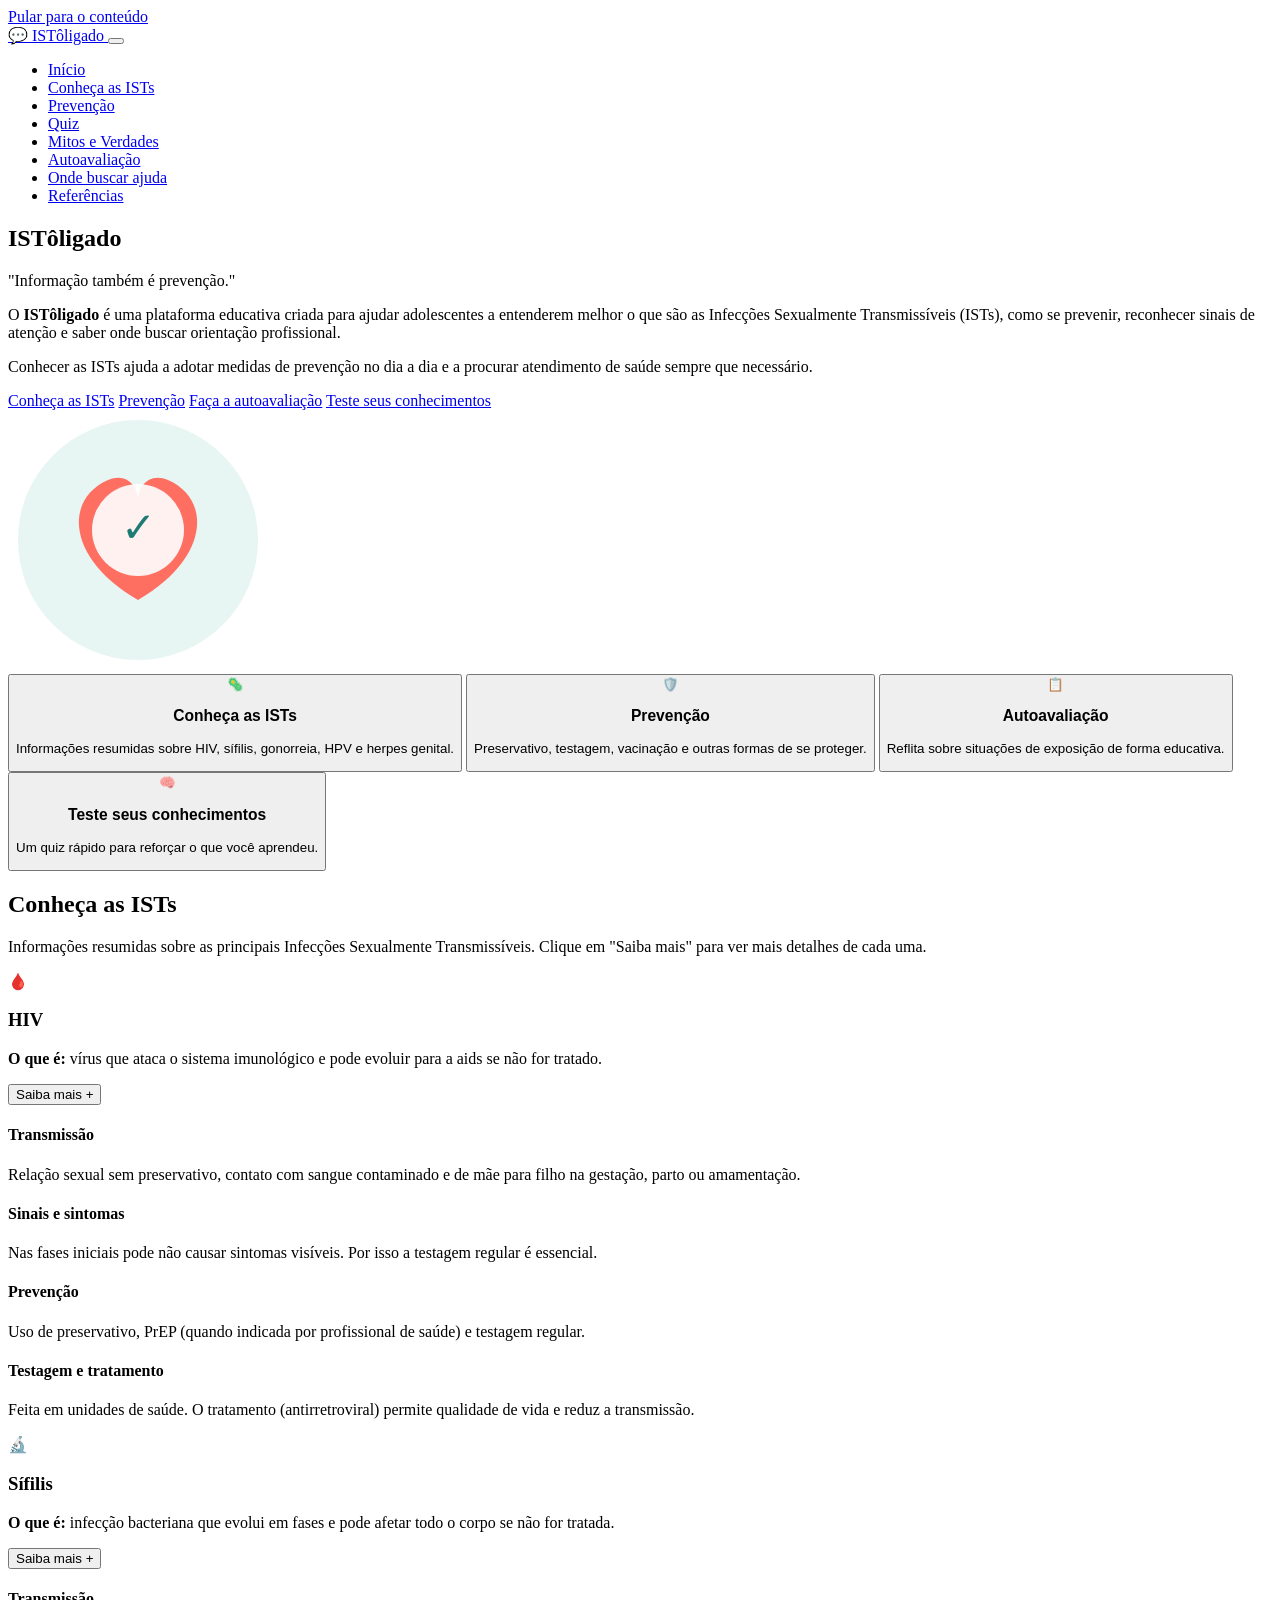
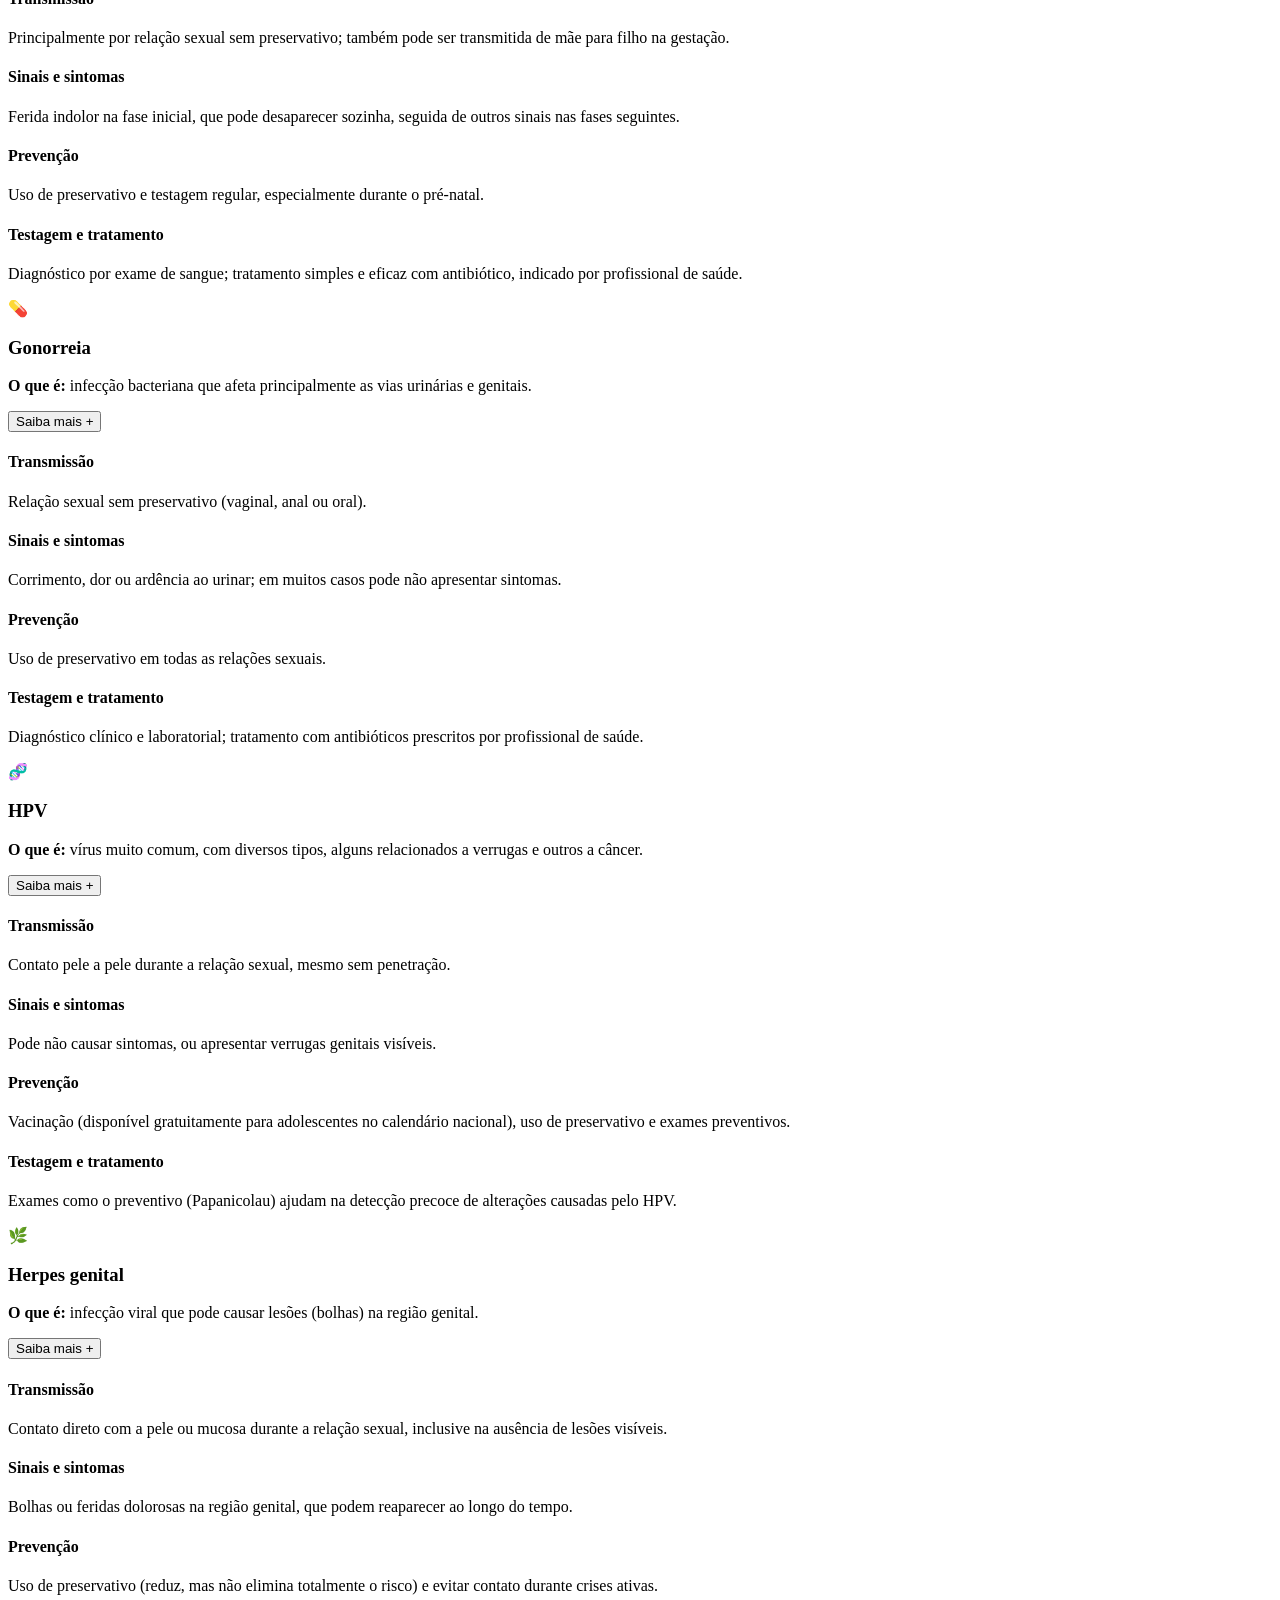
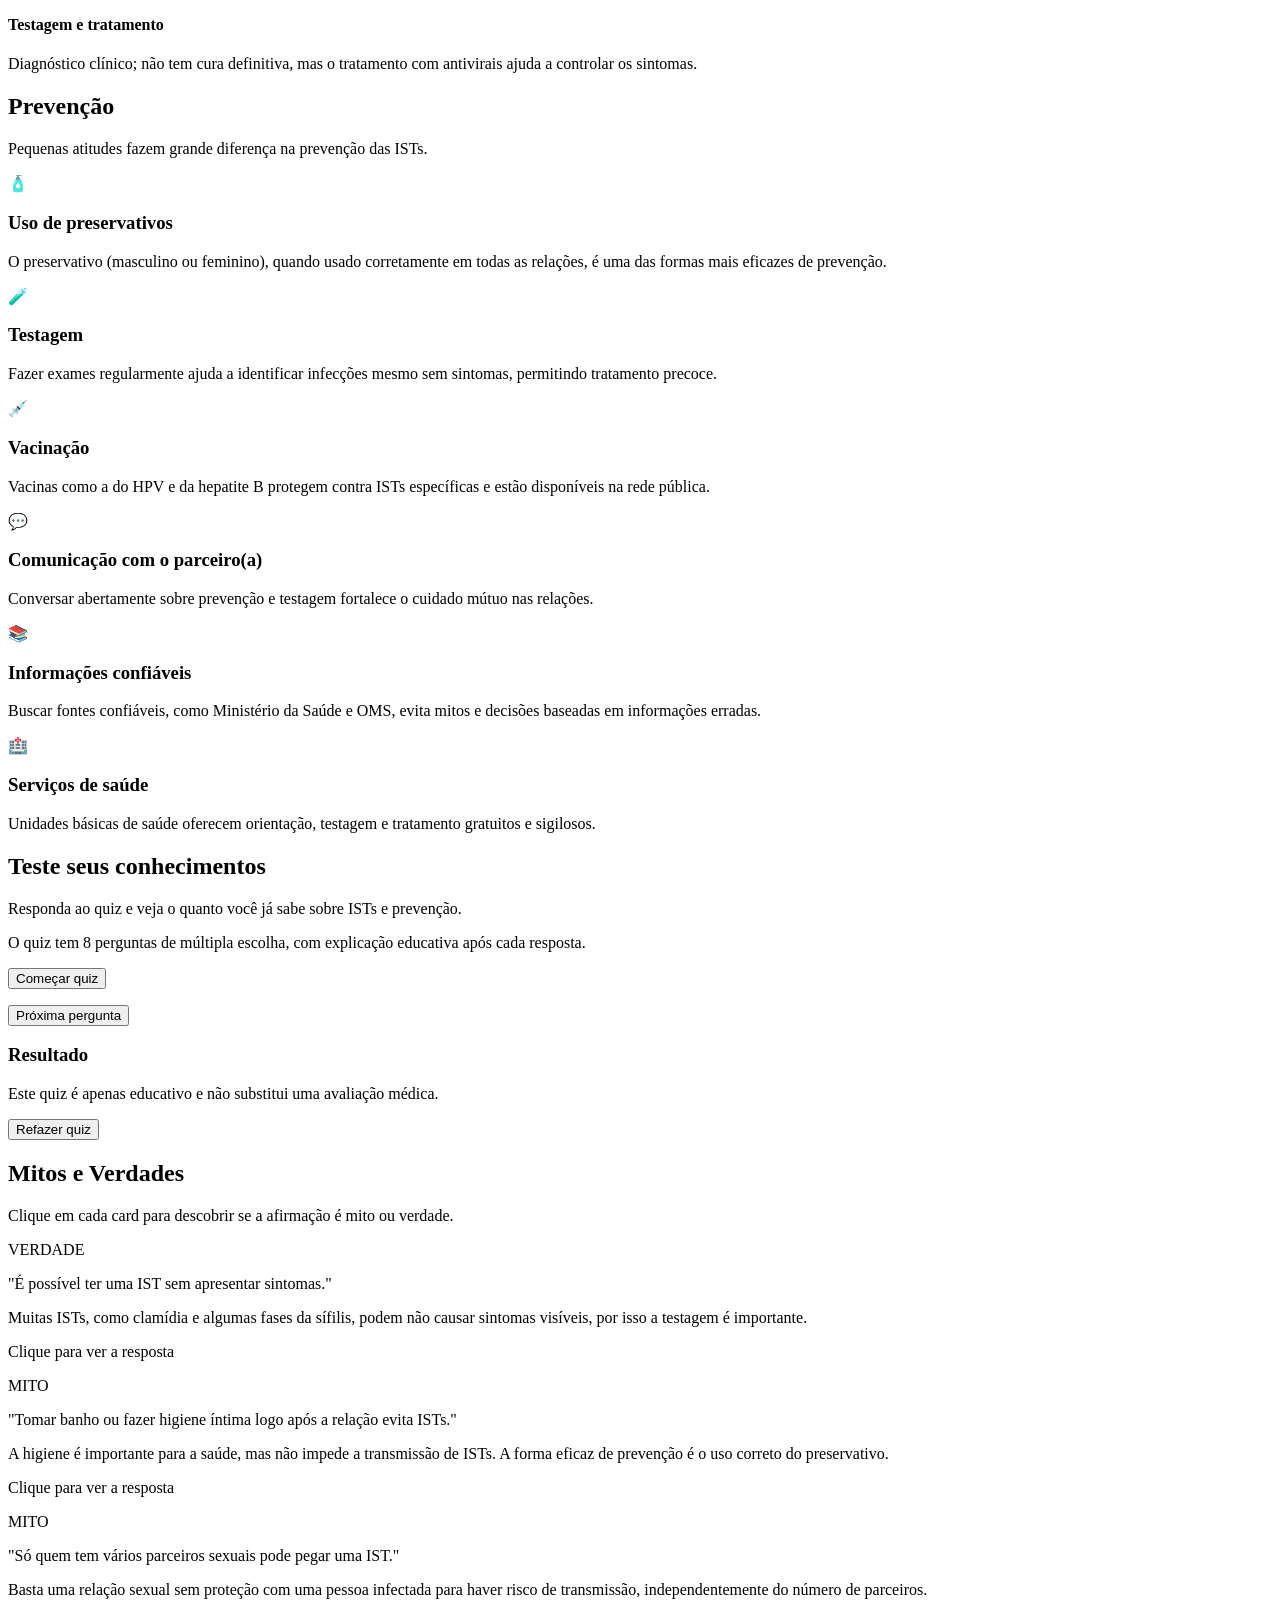
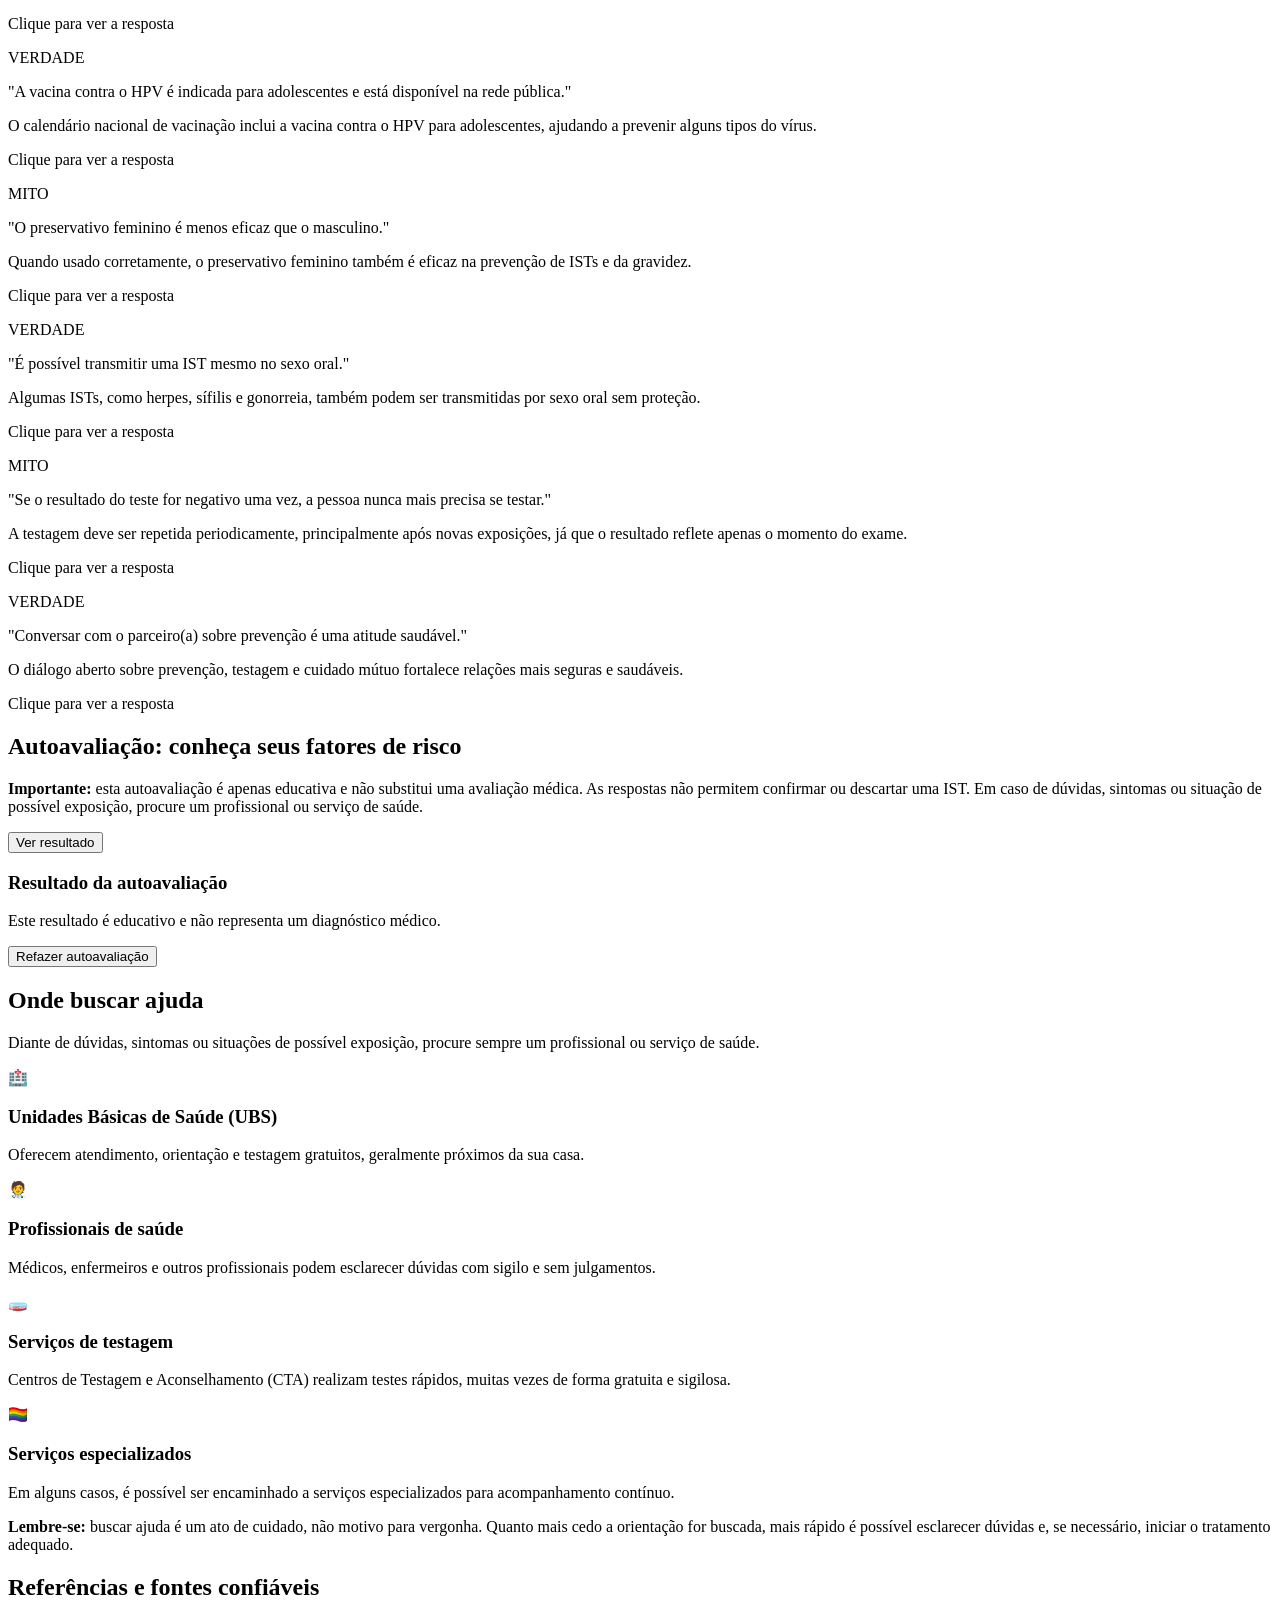
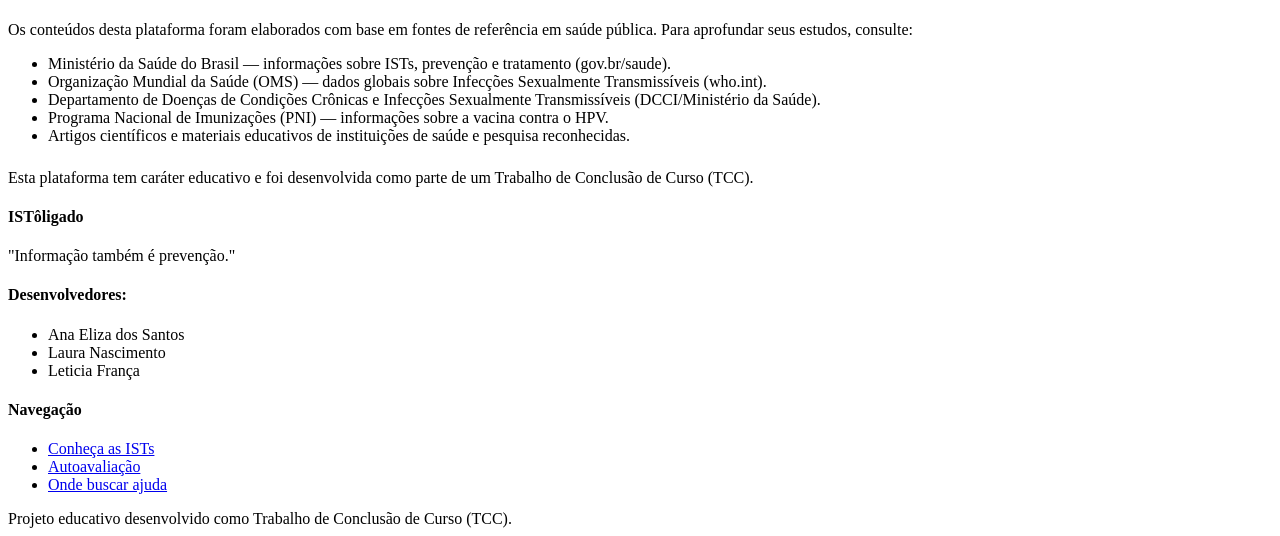
==== index.html @ 49da5258 "commit_1" ====
<!DOCTYPE html>
<html lang="pt-BR">
<head>
  <meta charset="UTF-8" />
  <meta name="viewport" content="width=device-width, initial-scale=1.0" />
  <title>ISTôligado - Informação também é prevenção</title>
  <meta name="description" content="ISTôligado é uma plataforma educativa sobre Infecções Sexualmente Transmissíveis (ISTs) voltada para adolescentes." />
  <link rel="stylesheet" href="css/style.css" />
</head>
<body>

  <a href="#conteudo-principal" class="pular-link">Pular para o conteúdo</a>

  <!-- =========================================================
       CABEÇALHO E MENU DE NAVEGAÇÃO
       ========================================================= -->
  <header class="cabecalho">
    <nav class="barra-nav">
      <a href="#" class="marca" data-secao="inicio">
        <span class="logo-emoji">💬</span>
        ISTôligado
      </a>

      <button class="menu-hamburguer" id="botao-menu" aria-label="Abrir menu de navegação" aria-expanded="false">
        <span></span>
        <span></span>
        <span></span>
      </button>

      <ul class="menu-principal" id="menu-principal">
        <li><a href="#" data-secao="inicio">Início</a></li>
        <li><a href="#" data-secao="ists">Conheça as ISTs</a></li>
        <li><a href="#" data-secao="prevencao">Prevenção</a></li>
        <li><a href="#" data-secao="quiz">Quiz</a></li>
        <li><a href="#" data-secao="mitos">Mitos e Verdades</a></li>
        <li><a href="#" data-secao="autoavaliacao">Autoavaliação</a></li>
        <li><a href="#" data-secao="ajuda">Onde buscar ajuda</a></li>
        <li><a href="#" data-secao="referencias">Referências</a></li>
      </ul>
    </nav>
  </header>

  <main id="conteudo-principal">

    <!-- =========================================================
         SEÇÃO: INÍCIO
         ========================================================= -->
    <section id="inicio" class="secao-app secao hero">
      <div class="container hero-conteudo">
        <div class="hero-texto">
          <h1>ISTô<span class="hero-destaque">ligado</span></h1>
          <p class="hero-frase">"Informação também é prevenção."</p>
          <p>
            O <strong>ISTôligado</strong> é uma plataforma educativa criada para ajudar
            adolescentes a entenderem melhor o que são as Infecções Sexualmente
            Transmissíveis (ISTs), como se prevenir, reconhecer sinais de atenção e
            saber onde buscar orientação profissional.
          </p>
          <p>
            Conhecer as ISTs ajuda a adotar medidas de prevenção no dia a dia e a
            procurar atendimento de saúde sempre que necessário.
          </p>

          <div class="botoes-hero">
            <a href="#" class="botao botao-primario" data-secao="ists">Conheça as ISTs</a>
            <a href="#" class="botao botao-secundario" data-secao="prevencao">Prevenção</a>
            <a href="#" class="botao botao-destaque" data-secao="autoavaliacao">Faça a autoavaliação</a>
            <a href="#" class="botao botao-secundario" data-secao="quiz">Teste seus conhecimentos</a>
          </div>
        </div>

        <div class="hero-ilustracao">
          <svg viewBox="0 0 260 260" width="260" height="260" role="img" aria-label="Ilustração de um coração com um símbolo de proteção">
            <circle cx="130" cy="130" r="120" fill="#e7f5f3"></circle>
            <path d="M130 190 C 60 150, 55 90, 100 70 C 120 62, 130 78, 130 90 C 130 78, 140 62, 160 70 C 205 90, 200 150, 130 190 Z" fill="#ff6f61"></path>
            <circle cx="130" cy="120" r="46" fill="#ffffff" opacity="0.9"></circle>
            <text x="130" y="132" font-size="42" text-anchor="middle" font-family="Arial" fill="#1d7a74">✓</text>
          </svg>
        </div>
      </div>

      <div class="container">
        <div class="grade-acessos">
          <button class="cartao-acesso" data-secao-click="ists">
            <span class="icone">🦠</span>
            <h3>Conheça as ISTs</h3>
            <p>Informações resumidas sobre HIV, sífilis, gonorreia, HPV e herpes genital.</p>
          </button>
          <button class="cartao-acesso" data-secao-click="prevencao">
            <span class="icone">🛡️</span>
            <h3>Prevenção</h3>
            <p>Preservativo, testagem, vacinação e outras formas de se proteger.</p>
          </button>
          <button class="cartao-acesso" data-secao-click="autoavaliacao">
            <span class="icone">📋</span>
            <h3>Autoavaliação</h3>
            <p>Reflita sobre situações de exposição de forma educativa.</p>
          </button>
          <button class="cartao-acesso" data-secao-click="quiz">
            <span class="icone">🧠</span>
            <h3>Teste seus conhecimentos</h3>
            <p>Um quiz rápido para reforçar o que você aprendeu.</p>
          </button>
        </div>
      </div>
    </section>

    <!-- =========================================================
         SEÇÃO: CONHEÇA AS ISTs
         ========================================================= -->
    <section id="ists" class="secao-app secao oculto">
      <div class="container">
        <h2 class="titulo-secao">Conheça as ISTs</h2>
        <p class="subtitulo-secao">
          Informações resumidas sobre as principais Infecções Sexualmente
          Transmissíveis. Clique em "Saiba mais" para ver mais detalhes de cada uma.
        </p>

        <div class="grade-ists">

          <!-- HIV -->
          <article class="cartao-ist">
            <div class="cartao-ist-cabecalho">
              <span class="icone">🩸</span>
              <h3>HIV</h3>
            </div>
            <div class="cartao-ist-corpo">
              <p><strong>O que é:</strong> vírus que ataca o sistema imunológico e pode evoluir para a aids se não for tratado.</p>
              <button class="botao-saiba-mais">Saiba mais +</button>
              <div class="detalhes-ist">
                <h4>Transmissão</h4>
                <p>Relação sexual sem preservativo, contato com sangue contaminado e de mãe para filho na gestação, parto ou amamentação.</p>
                <h4>Sinais e sintomas</h4>
                <p>Nas fases iniciais pode não causar sintomas visíveis. Por isso a testagem regular é essencial.</p>
                <h4>Prevenção</h4>
                <p>Uso de preservativo, PrEP (quando indicada por profissional de saúde) e testagem regular.</p>
                <h4>Testagem e tratamento</h4>
                <p>Feita em unidades de saúde. O tratamento (antirretroviral) permite qualidade de vida e reduz a transmissão.</p>
              </div>
            </div>
          </article>

          <!-- Sífilis -->
          <article class="cartao-ist">
            <div class="cartao-ist-cabecalho">
              <span class="icone">🔬</span>
              <h3>Sífilis</h3>
            </div>
            <div class="cartao-ist-corpo">
              <p><strong>O que é:</strong> infecção bacteriana que evolui em fases e pode afetar todo o corpo se não for tratada.</p>
              <button class="botao-saiba-mais">Saiba mais +</button>
              <div class="detalhes-ist">
                <h4>Transmissão</h4>
                <p>Principalmente por relação sexual sem preservativo; também pode ser transmitida de mãe para filho na gestação.</p>
                <h4>Sinais e sintomas</h4>
                <p>Ferida indolor na fase inicial, que pode desaparecer sozinha, seguida de outros sinais nas fases seguintes.</p>
                <h4>Prevenção</h4>
                <p>Uso de preservativo e testagem regular, especialmente durante o pré-natal.</p>
                <h4>Testagem e tratamento</h4>
                <p>Diagnóstico por exame de sangue; tratamento simples e eficaz com antibiótico, indicado por profissional de saúde.</p>
              </div>
            </div>
          </article>

          <!-- Gonorreia -->
          <article class="cartao-ist">
            <div class="cartao-ist-cabecalho">
              <span class="icone">💊</span>
              <h3>Gonorreia</h3>
            </div>
            <div class="cartao-ist-corpo">
              <p><strong>O que é:</strong> infecção bacteriana que afeta principalmente as vias urinárias e genitais.</p>
              <button class="botao-saiba-mais">Saiba mais +</button>
              <div class="detalhes-ist">
                <h4>Transmissão</h4>
                <p>Relação sexual sem preservativo (vaginal, anal ou oral).</p>
                <h4>Sinais e sintomas</h4>
                <p>Corrimento, dor ou ardência ao urinar; em muitos casos pode não apresentar sintomas.</p>
                <h4>Prevenção</h4>
                <p>Uso de preservativo em todas as relações sexuais.</p>
                <h4>Testagem e tratamento</h4>
                <p>Diagnóstico clínico e laboratorial; tratamento com antibióticos prescritos por profissional de saúde.</p>
              </div>
            </div>
          </article>

          <!-- HPV -->
          <article class="cartao-ist">
            <div class="cartao-ist-cabecalho">
              <span class="icone">🧬</span>
              <h3>HPV</h3>
            </div>
            <div class="cartao-ist-corpo">
              <p><strong>O que é:</strong> vírus muito comum, com diversos tipos, alguns relacionados a verrugas e outros a câncer.</p>
              <button class="botao-saiba-mais">Saiba mais +</button>
              <div class="detalhes-ist">
                <h4>Transmissão</h4>
                <p>Contato pele a pele durante a relação sexual, mesmo sem penetração.</p>
                <h4>Sinais e sintomas</h4>
                <p>Pode não causar sintomas, ou apresentar verrugas genitais visíveis.</p>
                <h4>Prevenção</h4>
                <p>Vacinação (disponível gratuitamente para adolescentes no calendário nacional), uso de preservativo e exames preventivos.</p>
                <h4>Testagem e tratamento</h4>
                <p>Exames como o preventivo (Papanicolau) ajudam na detecção precoce de alterações causadas pelo HPV.</p>
              </div>
            </div>
          </article>

          <!-- Herpes genital -->
          <article class="cartao-ist">
            <div class="cartao-ist-cabecalho">
              <span class="icone">🌿</span>
              <h3>Herpes genital</h3>
            </div>
            <div class="cartao-ist-corpo">
              <p><strong>O que é:</strong> infecção viral que pode causar lesões (bolhas) na região genital.</p>
              <button class="botao-saiba-mais">Saiba mais +</button>
              <div class="detalhes-ist">
                <h4>Transmissão</h4>
                <p>Contato direto com a pele ou mucosa durante a relação sexual, inclusive na ausência de lesões visíveis.</p>
                <h4>Sinais e sintomas</h4>
                <p>Bolhas ou feridas dolorosas na região genital, que podem reaparecer ao longo do tempo.</p>
                <h4>Prevenção</h4>
                <p>Uso de preservativo (reduz, mas não elimina totalmente o risco) e evitar contato durante crises ativas.</p>
                <h4>Testagem e tratamento</h4>
                <p>Diagnóstico clínico; não tem cura definitiva, mas o tratamento com antivirais ajuda a controlar os sintomas.</p>
              </div>
            </div>
          </article>

        </div>
      </div>
    </section>

    <!-- =========================================================
         SEÇÃO: PREVENÇÃO
         ========================================================= -->
    <section id="prevencao" class="secao-app secao secao-alt oculto">
      <div class="container">
        <h2 class="titulo-secao">Prevenção</h2>
        <p class="subtitulo-secao">
          Pequenas atitudes fazem grande diferença na prevenção das ISTs.
        </p>

        <div class="grade-prevencao">
          <div class="cartao-prevencao">
            <span class="icone">🧴</span>
            <h3>Uso de preservativos</h3>
            <p>O preservativo (masculino ou feminino), quando usado corretamente em todas as relações, é uma das formas mais eficazes de prevenção.</p>
          </div>
          <div class="cartao-prevencao">
            <span class="icone">🧪</span>
            <h3>Testagem</h3>
            <p>Fazer exames regularmente ajuda a identificar infecções mesmo sem sintomas, permitindo tratamento precoce.</p>
          </div>
          <div class="cartao-prevencao">
            <span class="icone">💉</span>
            <h3>Vacinação</h3>
            <p>Vacinas como a do HPV e da hepatite B protegem contra ISTs específicas e estão disponíveis na rede pública.</p>
          </div>
          <div class="cartao-prevencao">
            <span class="icone">💬</span>
            <h3>Comunicação com o parceiro(a)</h3>
            <p>Conversar abertamente sobre prevenção e testagem fortalece o cuidado mútuo nas relações.</p>
          </div>
          <div class="cartao-prevencao">
            <span class="icone">📚</span>
            <h3>Informações confiáveis</h3>
            <p>Buscar fontes confiáveis, como Ministério da Saúde e OMS, evita mitos e decisões baseadas em informações erradas.</p>
          </div>
          <div class="cartao-prevencao">
            <span class="icone">🏥</span>
            <h3>Serviços de saúde</h3>
            <p>Unidades básicas de saúde oferecem orientação, testagem e tratamento gratuitos e sigilosos.</p>
          </div>
        </div>
      </div>
    </section>

    <!-- =========================================================
         SEÇÃO: QUIZ
         ========================================================= -->
    <section id="quiz" class="secao-app secao oculto">
      <div class="container">
        <h2 class="titulo-secao">Teste seus conhecimentos</h2>
        <p class="subtitulo-secao">
          Responda ao quiz e veja o quanto você já sabe sobre ISTs e prevenção.
        </p>

        <div class="caixa-quiz">
          <!-- Tela inicial do quiz -->
          <div id="quiz-inicio">
            <p>O quiz tem 8 perguntas de múltipla escolha, com explicação educativa após cada resposta.</p>
            <button id="botao-iniciar-quiz" class="botao botao-primario botao-bloco">Começar quiz</button>
          </div>

          <!-- Container das perguntas -->
          <div id="quiz-pergunta-container" class="oculto">
            <p class="quiz-progresso" id="quiz-progresso"></p>
            <p class="quiz-pergunta" id="quiz-pergunta"></p>
            <div class="quiz-opcoes" id="quiz-opcoes"></div>
            <div class="quiz-feedback" id="quiz-feedback"></div>
            <div class="quiz-rodape">
              <button id="botao-proxima-pergunta" class="botao botao-primario oculto">Próxima pergunta</button>
            </div>
          </div>

          <!-- Resultado final -->
          <div id="quiz-resultado" class="quiz-resultado oculto">
            <h3>Resultado</h3>
            <p class="pontuacao-final" id="quiz-pontuacao-final"></p>
            <p id="quiz-mensagem-final"></p>
            <p class="aviso-resultado">Este quiz é apenas educativo e não substitui uma avaliação médica.</p>
            <button id="botao-refazer-quiz" class="botao botao-secundario">Refazer quiz</button>
          </div>
        </div>
      </div>
    </section>

    <!-- =========================================================
         SEÇÃO: MITOS E VERDADES
         ========================================================= -->
    <section id="mitos" class="secao-app secao secao-alt oculto">
      <div class="container">
        <h2 class="titulo-secao">Mitos e Verdades</h2>
        <p class="subtitulo-secao">Clique em cada card para descobrir se a afirmação é mito ou verdade.</p>

        <div class="grade-mitos">

          <div class="cartao-mito" tabindex="0">
            <span class="selo-resposta verdade">VERDADE</span>
            <p class="afirmacao">"É possível ter uma IST sem apresentar sintomas."</p>
            <p class="explicacao-mito">Muitas ISTs, como clamídia e algumas fases da sífilis, podem não causar sintomas visíveis, por isso a testagem é importante.</p>
            <p class="dica-clique">Clique para ver a resposta</p>
          </div>

          <div class="cartao-mito" tabindex="0">
            <span class="selo-resposta mito">MITO</span>
            <p class="afirmacao">"Tomar banho ou fazer higiene íntima logo após a relação evita ISTs."</p>
            <p class="explicacao-mito">A higiene é importante para a saúde, mas não impede a transmissão de ISTs. A forma eficaz de prevenção é o uso correto do preservativo.</p>
            <p class="dica-clique">Clique para ver a resposta</p>
          </div>

          <div class="cartao-mito" tabindex="0">
            <span class="selo-resposta mito">MITO</span>
            <p class="afirmacao">"Só quem tem vários parceiros sexuais pode pegar uma IST."</p>
            <p class="explicacao-mito">Basta uma relação sexual sem proteção com uma pessoa infectada para haver risco de transmissão, independentemente do número de parceiros.</p>
            <p class="dica-clique">Clique para ver a resposta</p>
          </div>

          <div class="cartao-mito" tabindex="0">
            <span class="selo-resposta verdade">VERDADE</span>
            <p class="afirmacao">"A vacina contra o HPV é indicada para adolescentes e está disponível na rede pública."</p>
            <p class="explicacao-mito">O calendário nacional de vacinação inclui a vacina contra o HPV para adolescentes, ajudando a prevenir alguns tipos do vírus.</p>
            <p class="dica-clique">Clique para ver a resposta</p>
          </div>

          <div class="cartao-mito" tabindex="0">
            <span class="selo-resposta mito">MITO</span>
            <p class="afirmacao">"O preservativo feminino é menos eficaz que o masculino."</p>
            <p class="explicacao-mito">Quando usado corretamente, o preservativo feminino também é eficaz na prevenção de ISTs e da gravidez.</p>
            <p class="dica-clique">Clique para ver a resposta</p>
          </div>

          <div class="cartao-mito" tabindex="0">
            <span class="selo-resposta verdade">VERDADE</span>
            <p class="afirmacao">"É possível transmitir uma IST mesmo no sexo oral."</p>
            <p class="explicacao-mito">Algumas ISTs, como herpes, sífilis e gonorreia, também podem ser transmitidas por sexo oral sem proteção.</p>
            <p class="dica-clique">Clique para ver a resposta</p>
          </div>

          <div class="cartao-mito" tabindex="0">
            <span class="selo-resposta mito">MITO</span>
            <p class="afirmacao">"Se o resultado do teste for negativo uma vez, a pessoa nunca mais precisa se testar."</p>
            <p class="explicacao-mito">A testagem deve ser repetida periodicamente, principalmente após novas exposições, já que o resultado reflete apenas o momento do exame.</p>
            <p class="dica-clique">Clique para ver a resposta</p>
          </div>

          <div class="cartao-mito" tabindex="0">
            <span class="selo-resposta verdade">VERDADE</span>
            <p class="afirmacao">"Conversar com o parceiro(a) sobre prevenção é uma atitude saudável."</p>
            <p class="explicacao-mito">O diálogo aberto sobre prevenção, testagem e cuidado mútuo fortalece relações mais seguras e saudáveis.</p>
            <p class="dica-clique">Clique para ver a resposta</p>
          </div>

        </div>
      </div>
    </section>

    <!-- =========================================================
         SEÇÃO: AUTOAVALIAÇÃO
         ========================================================= -->
    <section id="autoavaliacao" class="secao-app secao oculto">
      <div class="container caixa-autoavaliacao">
        <h2 class="titulo-secao">Autoavaliação: conheça seus fatores de risco</h2>

        <div class="aviso-importante">
          <strong>Importante:</strong> esta autoavaliação é apenas educativa e não
          substitui uma avaliação médica. As respostas não permitem confirmar ou
          descartar uma IST. Em caso de dúvidas, sintomas ou situação de possível
          exposição, procure um profissional ou serviço de saúde.
        </div>

        <!-- Formulário da autoavaliação -->
        <form id="formulario-avaliacao">
          <div id="lista-perguntas-avaliacao"><!-- Perguntas geradas via JavaScript --></div>
          <p class="mensagem-formulario" id="mensagem-erro-avaliacao"></p>
          <button type="submit" class="botao botao-primario botao-bloco">Ver resultado</button>
        </form>

        <!-- Resultado da autoavaliação -->
        <div id="resultado-avaliacao" class="resultado-avaliacao oculto">
          <h3>Resultado da autoavaliação</h3>
          <p class="nivel-resultado" id="nivel-resultado-avaliacao"></p>
          <p id="texto-resultado-avaliacao"></p>
          <p class="aviso-resultado">Este resultado é educativo e não representa um diagnóstico médico.</p>
          <button id="botao-refazer-avaliacao" class="botao botao-secundario">Refazer autoavaliação</button>
        </div>
      </div>
    </section>

    <!-- =========================================================
         SEÇÃO: ONDE BUSCAR AJUDA
         ========================================================= -->
    <section id="ajuda" class="secao-app secao secao-alt oculto">
      <div class="container">
        <h2 class="titulo-secao">Onde buscar ajuda</h2>
        <p class="subtitulo-secao">
          Diante de dúvidas, sintomas ou situações de possível exposição, procure
          sempre um profissional ou serviço de saúde.
        </p>

        <div class="lista-ajuda">
          <div class="item-ajuda">
            <span class="icone">🏥</span>
            <h3>Unidades Básicas de Saúde (UBS)</h3>
            <p>Oferecem atendimento, orientação e testagem gratuitos, geralmente próximos da sua casa.</p>
          </div>
          <div class="item-ajuda">
            <span class="icone">🧑‍⚕️</span>
            <h3>Profissionais de saúde</h3>
            <p>Médicos, enfermeiros e outros profissionais podem esclarecer dúvidas com sigilo e sem julgamentos.</p>
          </div>
          <div class="item-ajuda">
            <span class="icone">🧫</span>
            <h3>Serviços de testagem</h3>
            <p>Centros de Testagem e Aconselhamento (CTA) realizam testes rápidos, muitas vezes de forma gratuita e sigilosa.</p>
          </div>
          <div class="item-ajuda">
            <span class="icone">🏳️‍🌈</span>
            <h3>Serviços especializados</h3>
            <p>Em alguns casos, é possível ser encaminhado a serviços especializados para acompanhamento contínuo.</p>
          </div>
        </div>

        <div class="aviso-ajuda">
          <strong>Lembre-se:</strong> buscar ajuda é um ato de cuidado, não motivo
          para vergonha. Quanto mais cedo a orientação for buscada, mais rápido é
          possível esclarecer dúvidas e, se necessário, iniciar o tratamento adequado.
        </div>
      </div>
    </section>

    <!-- =========================================================
         SEÇÃO: REFERÊNCIAS
         ========================================================= -->
    <section id="referencias" class="secao-app secao oculto">
      <div class="container">
        <h2 class="titulo-secao">Referências e fontes confiáveis</h2>
        <p class="subtitulo-secao">
          Os conteúdos desta plataforma foram elaborados com base em fontes de
          referência em saúde pública. Para aprofundar seus estudos, consulte:
        </p>

        <ul class="lista-referencias">
          <li>Ministério da Saúde do Brasil — informações sobre ISTs, prevenção e tratamento (gov.br/saude).</li>
          <li>Organização Mundial da Saúde (OMS) — dados globais sobre Infecções Sexualmente Transmissíveis (who.int).</li>
          <li>Departamento de Doenças de Condições Crônicas e Infecções Sexualmente Transmissíveis (DCCI/Ministério da Saúde).</li>
          <li>Programa Nacional de Imunizações (PNI) — informações sobre a vacina contra o HPV.</li>
          <li>Artigos científicos e materiais educativos de instituições de saúde e pesquisa reconhecidas.</li>
        </ul>

        <p class="subtitulo-secao" style="margin-top: 24px;">
          Esta plataforma tem caráter educativo e foi desenvolvida como parte de um
          Trabalho de Conclusão de Curso (TCC).
        </p>
      </div>
    </section>

  </main>

  <!-- =========================================================
       RODAPÉ
       ========================================================= -->
  <footer class="rodape">
    <div class="container rodape-conteudo">
      <div>
        <h4>ISTôligado</h4>
        <p>"Informação também é prevenção."</p>
      </div>
      <div>
        <h4>Desenvolvedores:</h4>
        <ul>
          <li>Ana Eliza dos Santos</li>
          <li>Laura Nascimento</li>
          <li>Leticia França</li>
        </ul>
      </div>
      <div>
        <h4>Navegação</h4>
        <ul>
          <li><a href="#" data-secao="ists">Conheça as ISTs</a></li>
          <li><a href="#" data-secao="autoavaliacao">Autoavaliação</a></li>
          <li><a href="#" data-secao="ajuda">Onde buscar ajuda</a></li>
        </ul>
      </div>
    </div>
    <div class="rodape-baixo">
      Projeto educativo desenvolvido como Trabalho de Conclusão de Curso (TCC).
    </div>
  </footer>

  <script src="js/script.js"></script>
  <script>
    // Faz os cards de acesso rápido da página inicial também navegarem entre seções
    document.querySelectorAll("[data-secao-click]").forEach(function (botao) {
      botao.addEventListener("click", function () {
        mostrarSecao(botao.getAttribute("data-secao-click"));
      });
    });
  </script>
</body>
</html>
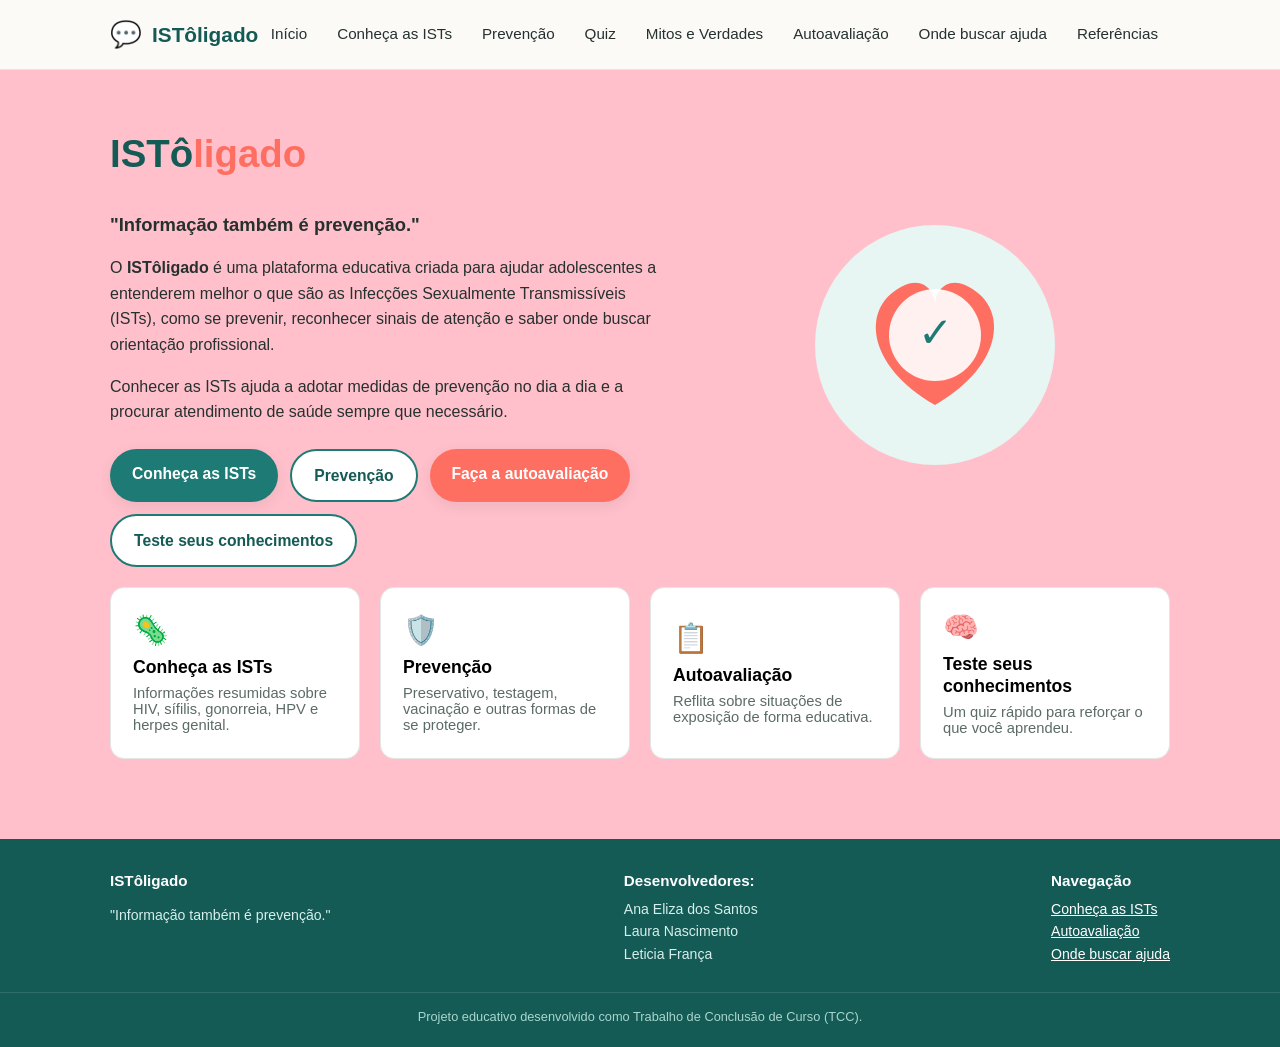
==== commit 79050a16: "organiza arquivos do site" ====
--- a/index.html
+++ b/index.html
@@ -5,7 +5,7 @@
   <meta name="viewport" content="width=device-width, initial-scale=1.0" />
   <title>ISTôligado - Informação também é prevenção</title>
   <meta name="description" content="ISTôligado é uma plataforma educativa sobre Infecções Sexualmente Transmissíveis (ISTs) voltada para adolescentes." />
-  <link rel="stylesheet" href="css/style.css" />
+  <link rel="stylesheet" href="style.css" />
 </head>
 <body>
 
--- a/style.css
+++ b/style.css
@@ -0,0 +1,819 @@
+/* =========================================================
+   ISTôligado - style.css
+   Estilos gerais do site
+   ========================================================= */
+
+:root {
+  --cor-primaria: #1d7a74;      /* verde-azulado - saúde/confiança */
+  --cor-primaria-escura: #145a55;
+  --cor-secundaria: #ff6f61;    /* coral - energia jovem */
+  --cor-fundo: #fbfaf7;
+  --cor-fundo-card: #ffffff;
+  --cor-texto: #26312f;
+  --cor-texto-claro: #5c6b68;
+  --cor-borda: #e2e6e4;
+  --cor-verdade: #1d7a74;
+  --cor-mito: #d64545;
+  --cor-atencao: #e0a11c;
+
+  --fonte-titulo: "Poppins", "Segoe UI", Arial, sans-serif;
+  --fonte-texto: "Segoe UI", Arial, sans-serif;
+
+  --raio: 14px;
+  --sombra: 0 4px 14px rgba(20, 40, 38, 0.08);
+}
+
+* {
+  box-sizing: border-box;
+}
+
+html {
+  scroll-behavior: smooth;
+}
+
+body {
+  margin: 0;
+  font-family: var(--fonte-texto);
+  background-color: pink !important;
+  color: var(--cor-texto);
+  line-height: 1.6;
+}
+
+img, svg {
+  max-width: 100%;
+}
+
+h1, h2, h3, h4 {
+  font-family: var(--fonte-titulo);
+  line-height: 1.25;
+  margin-top: 0;
+}
+
+a {
+  color: var(--cor-primaria);
+}
+
+.container {
+  max-width: 1100px;
+  margin: 0 auto;
+  padding: 0 20px;
+}
+
+/* Pular para o conteúdo (acessibilidade) */
+.pular-link {
+  position: absolute;
+  left: -999px;
+  top: 0;
+  background: var(--cor-primaria);
+  color: #fff;
+  padding: 10px 16px;
+  border-radius: 0 0 8px 0;
+  z-index: 200;
+}
+.pular-link:focus {
+  left: 0;
+}
+
+/* =========================
+   Cabeçalho / navegação
+   ========================= */
+.cabecalho {
+  position: sticky;
+  top: 0;
+  background: var(--cor-fundo);
+  border-bottom: 1px solid var(--cor-borda);
+  z-index: 100;
+}
+
+.barra-nav {
+  display: flex;
+  align-items: center;
+  justify-content: space-between;
+  padding: 14px 20px;
+  max-width: 1100px;
+  margin: 0 auto;
+}
+
+.marca {
+  display: flex;
+  align-items: center;
+  gap: 10px;
+  font-family: var(--fonte-titulo);
+  font-weight: 700;
+  font-size: 1.3rem;
+  color: var(--cor-primaria-escura);
+  text-decoration: none;
+}
+
+.marca .logo-emoji {
+  font-size: 1.6rem;
+}
+
+.menu-hamburguer {
+  display: none;
+  flex-direction: column;
+  justify-content: space-between;
+  width: 28px;
+  height: 20px;
+  background: none;
+  border: none;
+  cursor: pointer;
+  padding: 0;
+}
+
+.menu-hamburguer span {
+  display: block;
+  height: 3px;
+  width: 100%;
+  background: var(--cor-primaria-escura);
+  border-radius: 2px;
+  transition: transform 0.25s ease, opacity 0.25s ease;
+}
+
+.menu-hamburguer.aberto span:nth-child(1) {
+  transform: translateY(8px) rotate(45deg);
+}
+.menu-hamburguer.aberto span:nth-child(2) {
+  opacity: 0;
+}
+.menu-hamburguer.aberto span:nth-child(3) {
+  transform: translateY(-9px) rotate(-45deg);
+}
+
+.menu-principal {
+  display: flex;
+  gap: 6px;
+  list-style: none;
+  margin: 0;
+  padding: 0;
+}
+
+.menu-principal a {
+  display: inline-block;
+  padding: 8px 12px;
+  border-radius: 20px;
+  text-decoration: none;
+  color: var(--cor-texto);
+  font-size: 0.95rem;
+  font-weight: 500;
+  transition: background 0.2s ease, color 0.2s ease;
+}
+
+.menu-principal a:hover,
+.menu-principal a.ativo {
+  background: var(--cor-primaria);
+  color: #fff;
+}
+
+/* =========================
+   Seções gerais
+   ========================= */
+.secao {
+  padding: 56px 0;
+  scroll-margin-top: 80px;
+}
+
+.secao-alt {
+  background: #f1f6f5;
+}
+
+.titulo-secao {
+  font-size: 1.9rem;
+  color: var(--cor-primaria-escura);
+  margin-bottom: 8px;
+}
+
+.subtitulo-secao {
+  color: var(--cor-texto-claro);
+  max-width: 640px;
+  margin-bottom: 32px;
+}
+
+/* =========================
+   Hero (página inicial)
+   ========================= */
+.hero {
+  padding: 60px 0 40px;
+}
+
+.hero-conteudo {
+  display: flex;
+  align-items: center;
+  gap: 40px;
+  flex-wrap: wrap;
+}
+
+.hero-texto {
+  flex: 1 1 380px;
+}
+
+.hero-texto h1 {
+  font-size: 2.4rem;
+  color: var(--cor-primaria-escura);
+}
+
+.hero-destaque {
+  color: var(--cor-secundaria);
+}
+
+.hero-frase {
+  font-size: 1.15rem;
+  font-weight: 600;
+  margin: 16px 0;
+}
+
+.hero-ilustracao {
+  flex: 1 1 300px;
+  text-align: center;
+}
+
+.botoes-hero {
+  display: flex;
+  flex-wrap: wrap;
+  gap: 12px;
+  margin-top: 24px;
+}
+
+/* Botões */
+.botao {
+  display: inline-block;
+  border: none;
+  cursor: pointer;
+  padding: 12px 22px;
+  border-radius: 30px;
+  font-family: var(--fonte-texto);
+  font-size: 0.98rem;
+  font-weight: 600;
+  text-decoration: none;
+  transition: transform 0.15s ease, box-shadow 0.15s ease;
+}
+
+.botao:hover {
+  transform: translateY(-2px);
+}
+
+.botao-primario {
+  background: var(--cor-primaria);
+  color: #fff;
+  box-shadow: var(--sombra);
+}
+
+.botao-secundario {
+  background: #fff;
+  color: var(--cor-primaria-escura);
+  border: 2px solid var(--cor-primaria);
+}
+
+.botao-destaque {
+  background: var(--cor-secundaria);
+  color: #fff;
+  box-shadow: var(--sombra);
+}
+
+.botao-bloco {
+  display: block;
+  width: 100%;
+  text-align: center;
+  margin-top: 16px;
+}
+
+/* Cartões de acesso rápido (home) */
+.grade-acessos {
+  display: grid;
+  grid-template-columns: repeat(auto-fit, minmax(220px, 1fr));
+  gap: 20px;
+  margin-top: 20px;
+}
+
+.cartao-acesso {
+  background: var(--cor-fundo-card);
+  border: 1px solid var(--cor-borda);
+  border-radius: var(--raio);
+  padding: 22px;
+  text-align: left;
+  cursor: pointer;
+  transition: box-shadow 0.2s ease, transform 0.2s ease;
+}
+
+.cartao-acesso:hover {
+  box-shadow: var(--sombra);
+  transform: translateY(-3px);
+}
+
+.cartao-acesso .icone {
+  font-size: 1.8rem;
+}
+
+.cartao-acesso h3 {
+  margin: 10px 0 6px;
+  font-size: 1.1rem;
+}
+
+.cartao-acesso p {
+  margin: 0;
+  color: var(--cor-texto-claro);
+  font-size: 0.92rem;
+}
+
+/* =========================
+   Cards de IST
+   ========================= */
+.grade-ists {
+  display: grid;
+  grid-template-columns: repeat(auto-fit, minmax(260px, 1fr));
+  gap: 22px;
+}
+
+.cartao-ist {
+  background: var(--cor-fundo-card);
+  border: 1px solid var(--cor-borda);
+  border-radius: var(--raio);
+  overflow: hidden;
+  box-shadow: var(--sombra);
+}
+
+.cartao-ist-cabecalho {
+  display: flex;
+  align-items: center;
+  gap: 12px;
+  padding: 18px 20px;
+  background: var(--cor-primaria);
+  color: #fff;
+}
+
+.cartao-ist-cabecalho .icone {
+  font-size: 1.6rem;
+}
+
+.cartao-ist-cabecalho h3 {
+  margin: 0;
+  font-size: 1.15rem;
+}
+
+.cartao-ist-corpo {
+  padding: 18px 20px;
+}
+
+.cartao-ist-corpo p {
+  margin: 8px 0;
+  font-size: 0.95rem;
+}
+
+.botao-saiba-mais {
+  background: none;
+  border: none;
+  color: var(--cor-primaria-escura);
+  font-weight: 600;
+  cursor: pointer;
+  padding: 6px 0;
+  font-size: 0.92rem;
+}
+
+.detalhes-ist {
+  display: none;
+  margin-top: 10px;
+  border-top: 1px dashed var(--cor-borda);
+  padding-top: 12px;
+}
+
+.detalhes-ist.mostrar {
+  display: block;
+}
+
+.detalhes-ist h4 {
+  font-size: 0.88rem;
+  text-transform: none;
+  color: var(--cor-primaria-escura);
+  margin: 10px 0 4px;
+}
+
+.detalhes-ist p {
+  font-size: 0.9rem;
+  margin: 0 0 6px;
+}
+
+/* =========================
+   Prevenção
+   ========================= */
+.grade-prevencao {
+  display: grid;
+  grid-template-columns: repeat(auto-fit, minmax(230px, 1fr));
+  gap: 20px;
+}
+
+.cartao-prevencao {
+  background: var(--cor-fundo-card);
+  border-radius: var(--raio);
+  border: 1px solid var(--cor-borda);
+  padding: 20px;
+  text-align: left;
+}
+
+.cartao-prevencao .icone {
+  font-size: 1.8rem;
+}
+
+.cartao-prevencao h3 {
+  font-size: 1.05rem;
+  margin: 10px 0 6px;
+}
+
+.cartao-prevencao p {
+  font-size: 0.92rem;
+  color: var(--cor-texto-claro);
+  margin: 0;
+}
+
+/* =========================
+   Quiz
+   ========================= */
+.caixa-quiz {
+  background: var(--cor-fundo-card);
+  border: 1px solid var(--cor-borda);
+  border-radius: var(--raio);
+  padding: 28px;
+  max-width: 620px;
+  margin: 0 auto;
+  box-shadow: var(--sombra);
+}
+
+.quiz-progresso {
+  font-size: 0.88rem;
+  color: var(--cor-texto-claro);
+  margin-bottom: 8px;
+}
+
+.quiz-pergunta {
+  font-size: 1.15rem;
+  margin-bottom: 18px;
+}
+
+.quiz-opcoes {
+  display: flex;
+  flex-direction: column;
+  gap: 10px;
+}
+
+.opcao-quiz {
+  text-align: left;
+  padding: 12px 16px;
+  border-radius: 10px;
+  border: 1.5px solid var(--cor-borda);
+  background: #fff;
+  cursor: pointer;
+  font-size: 0.96rem;
+  transition: border-color 0.15s ease, background 0.15s ease;
+}
+
+.opcao-quiz:hover {
+  border-color: var(--cor-primaria);
+}
+
+.opcao-quiz.correta {
+  border-color: var(--cor-verdade);
+  background: #e7f5f3;
+}
+
+.opcao-quiz.incorreta {
+  border-color: var(--cor-mito);
+  background: #fbeaea;
+}
+
+.opcao-quiz:disabled {
+  cursor: default;
+}
+
+.quiz-feedback {
+  margin-top: 16px;
+  padding: 14px;
+  border-radius: 10px;
+  background: #f1f6f5;
+  font-size: 0.92rem;
+  display: none;
+}
+
+.quiz-feedback.mostrar {
+  display: block;
+}
+
+.quiz-rodape {
+  display: flex;
+  justify-content: flex-end;
+  margin-top: 18px;
+}
+
+.quiz-resultado {
+  text-align: center;
+}
+
+.quiz-resultado .pontuacao-final {
+  font-size: 2.2rem;
+  color: var(--cor-primaria);
+  font-weight: 700;
+  margin: 10px 0;
+}
+
+/* =========================
+   Mitos e verdades
+   ========================= */
+.grade-mitos {
+  display: grid;
+  grid-template-columns: repeat(auto-fit, minmax(260px, 1fr));
+  gap: 20px;
+}
+
+.cartao-mito {
+  background: var(--cor-fundo-card);
+  border: 1px solid var(--cor-borda);
+  border-radius: var(--raio);
+  padding: 20px;
+  cursor: pointer;
+}
+
+.cartao-mito p.afirmacao {
+  margin: 0 0 10px;
+  font-size: 0.98rem;
+}
+
+.selo-resposta {
+  display: inline-block;
+  padding: 4px 12px;
+  border-radius: 20px;
+  font-weight: 700;
+  font-size: 0.82rem;
+  color: #fff;
+  margin-bottom: 8px;
+  display: none;
+}
+
+.selo-resposta.mostrar {
+  display: inline-block;
+}
+
+.selo-resposta.verdade {
+  background: var(--cor-verdade);
+}
+
+.selo-resposta.mito {
+  background: var(--cor-mito);
+}
+
+.explicacao-mito {
+  font-size: 0.88rem;
+  color: var(--cor-texto-claro);
+  display: none;
+}
+
+.explicacao-mito.mostrar {
+  display: block;
+}
+
+.dica-clique {
+  font-size: 0.8rem;
+  color: var(--cor-texto-claro);
+  font-style: italic;
+}
+
+/* =========================
+   Onde buscar ajuda
+   ========================= */
+.lista-ajuda {
+  display: grid;
+  grid-template-columns: repeat(auto-fit, minmax(220px, 1fr));
+  gap: 18px;
+}
+
+.item-ajuda {
+  background: var(--cor-fundo-card);
+  border: 1px solid var(--cor-borda);
+  border-radius: var(--raio);
+  padding: 18px;
+}
+
+.item-ajuda .icone {
+  font-size: 1.6rem;
+}
+
+.item-ajuda h3 {
+  font-size: 1rem;
+  margin: 8px 0 4px;
+}
+
+.item-ajuda p {
+  font-size: 0.9rem;
+  color: var(--cor-texto-claro);
+  margin: 0;
+}
+
+.aviso-ajuda {
+  margin-top: 26px;
+  background: #fff5e9;
+  border: 1px solid #f1d9ad;
+  border-radius: var(--raio);
+  padding: 18px 20px;
+  font-size: 0.94rem;
+}
+
+/* =========================
+   Autoavaliação
+   ========================= */
+.caixa-autoavaliacao {
+  max-width: 680px;
+  margin: 0 auto;
+}
+
+.aviso-importante {
+  background: #fff5e9;
+  border: 1px solid #f1d9ad;
+  border-radius: var(--raio);
+  padding: 18px 20px;
+  font-size: 0.94rem;
+  margin-bottom: 26px;
+}
+
+.pergunta-avaliacao {
+  background: var(--cor-fundo-card);
+  border: 1px solid var(--cor-borda);
+  border-radius: var(--raio);
+  padding: 18px 20px;
+  margin-bottom: 16px;
+}
+
+.pergunta-avaliacao p {
+  font-weight: 600;
+  margin: 0 0 10px;
+  font-size: 0.98rem;
+}
+
+.opcoes-sim-nao {
+  display: flex;
+  gap: 20px;
+}
+
+.opcoes-sim-nao label {
+  display: flex;
+  align-items: center;
+  gap: 6px;
+  font-size: 0.94rem;
+  cursor: pointer;
+}
+
+.mensagem-formulario {
+  color: var(--cor-mito);
+  font-size: 0.9rem;
+  margin-top: 6px;
+  display: none;
+}
+
+.mensagem-formulario.mostrar {
+  display: block;
+}
+
+.resultado-avaliacao {
+  background: var(--cor-fundo-card);
+  border-radius: var(--raio);
+  padding: 26px;
+  text-align: center;
+  box-shadow: var(--sombra);
+}
+
+.nivel-resultado {
+  font-size: 1.4rem;
+  font-weight: 700;
+  margin: 10px 0;
+}
+
+.nivel-baixa { color: var(--cor-verdade); }
+.nivel-atencao { color: var(--cor-atencao); }
+.nivel-orientacao { color: var(--cor-mito); }
+
+.aviso-resultado {
+  font-size: 0.85rem;
+  color: var(--cor-texto-claro);
+  margin-top: 14px;
+}
+
+/* =========================
+   Referências
+   ========================= */
+.lista-referencias {
+  list-style: none;
+  padding: 0;
+  display: grid;
+  gap: 14px;
+}
+
+.lista-referencias li {
+  background: var(--cor-fundo-card);
+  border: 1px solid var(--cor-borda);
+  border-radius: 10px;
+  padding: 14px 18px;
+  font-size: 0.94rem;
+}
+
+/* =========================
+   Rodapé
+   ========================= */
+.rodape {
+  background: var(--cor-primaria-escura);
+  color: #eafaf7;
+  padding: 32px 0 20px;
+  margin-top: 40px;
+}
+
+.rodape-conteudo {
+  display: flex;
+  flex-wrap: wrap;
+  justify-content: space-between;
+  gap: 24px;
+}
+
+.rodape h4 {
+  font-size: 0.95rem;
+  margin-bottom: 8px;
+  color: #ffffff;
+}
+
+.rodape p, .rodape li {
+  font-size: 0.88rem;
+  color: #d6efec;
+}
+
+.rodape ul {
+  list-style: none;
+  padding: 0;
+  margin: 0;
+}
+
+.rodape-baixo {
+  text-align: center;
+  font-size: 0.8rem;
+  color: #a9d6cf;
+  margin-top: 26px;
+  border-top: 1px solid rgba(255,255,255,0.12);
+  padding-top: 14px;
+}
+
+/* =========================
+   Utilidades
+   ========================= */
+.oculto {
+  display: none !important;
+}
+
+.rodape a {
+  color: #ffffff;
+}
+
+/* Foco visível para acessibilidade via teclado */
+a:focus-visible,
+button:focus-visible,
+input:focus-visible {
+  outline: 3px solid var(--cor-secundaria);
+  outline-offset: 2px;
+}
+
+/* =========================
+   Responsivo
+   ========================= */
+@media (max-width: 800px) {
+  .menu-principal {
+    position: fixed;
+    top: 64px;
+    right: 0;
+    left: 0;
+    background: var(--cor-fundo);
+    flex-direction: column;
+    gap: 0;
+    padding: 10px 20px 20px;
+    border-bottom: 1px solid var(--cor-borda);
+    transform: translateY(-120%);
+    opacity: 0;
+    transition: transform 0.25s ease, opacity 0.25s ease;
+  }
+
+  .menu-principal.aberto {
+    transform: translateY(0);
+    opacity: 1;
+  }
+
+  .menu-principal a {
+    display: block;
+    padding: 12px 10px;
+    border-radius: 8px;
+  }
+
+  .menu-hamburguer {
+    display: flex;
+  }
+
+  .hero-texto h1 {
+    font-size: 1.9rem;
+  }
+}
+
+@media (max-width: 480px) {
+  .opcoes-sim-nao {
+    gap: 14px;
+  }
+}
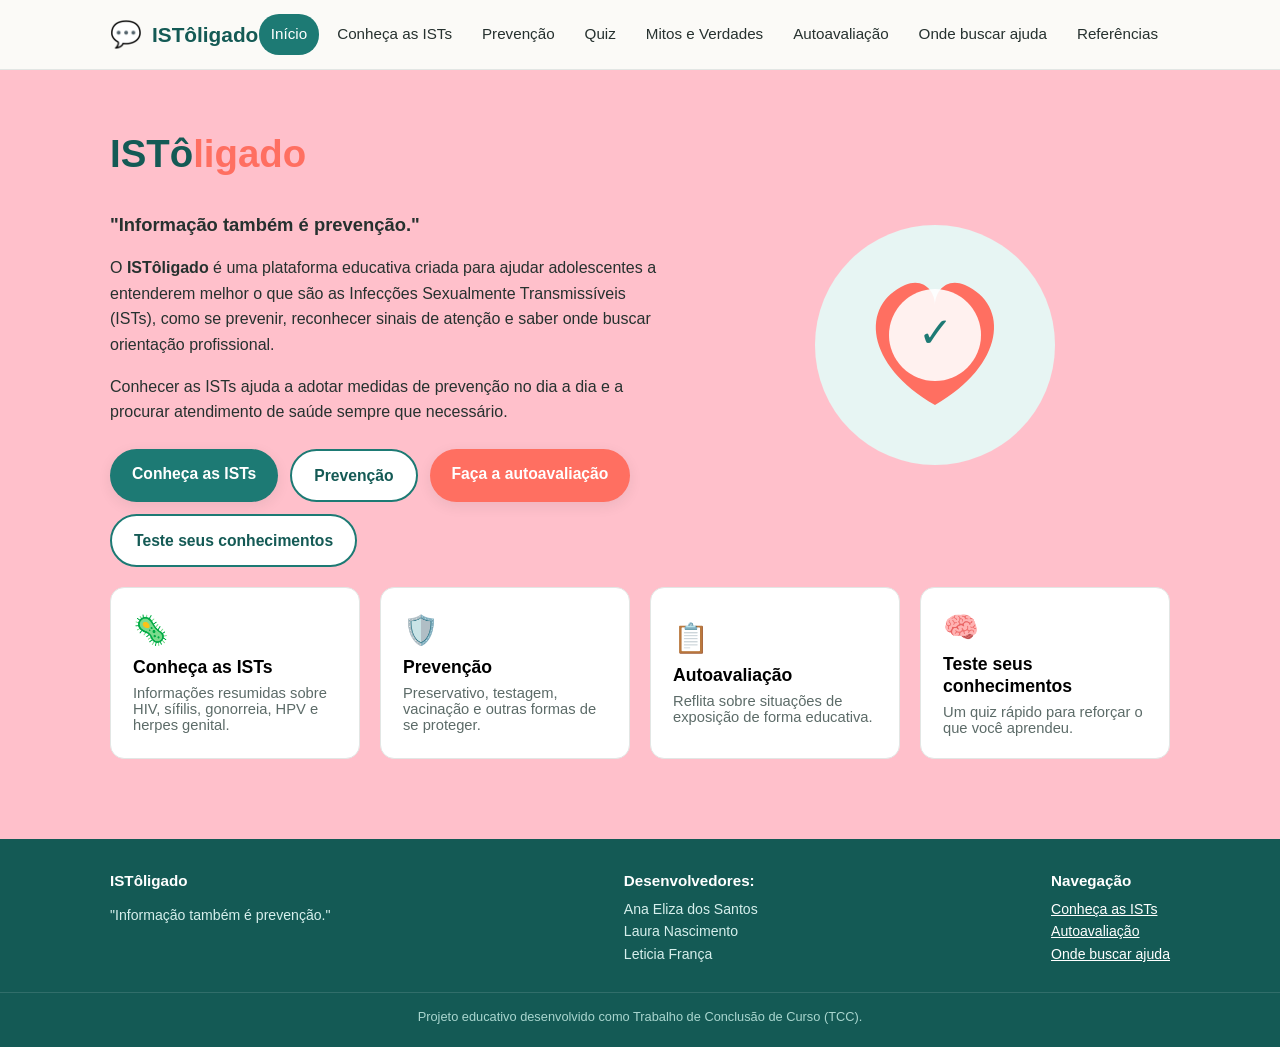
==== commit c8a4d7af: "corrige funcionamento dos botoes" ====
--- a/index.html
+++ b/index.html
@@ -520,7 +520,7 @@
     </div>
   </footer>
 
-  <script src="js/script.js"></script>
+  <script src="script.js"></script>
   <script>
     // Faz os cards de acesso rápido da página inicial também navegarem entre seções
     document.querySelectorAll("[data-secao-click]").forEach(function (botao) {
